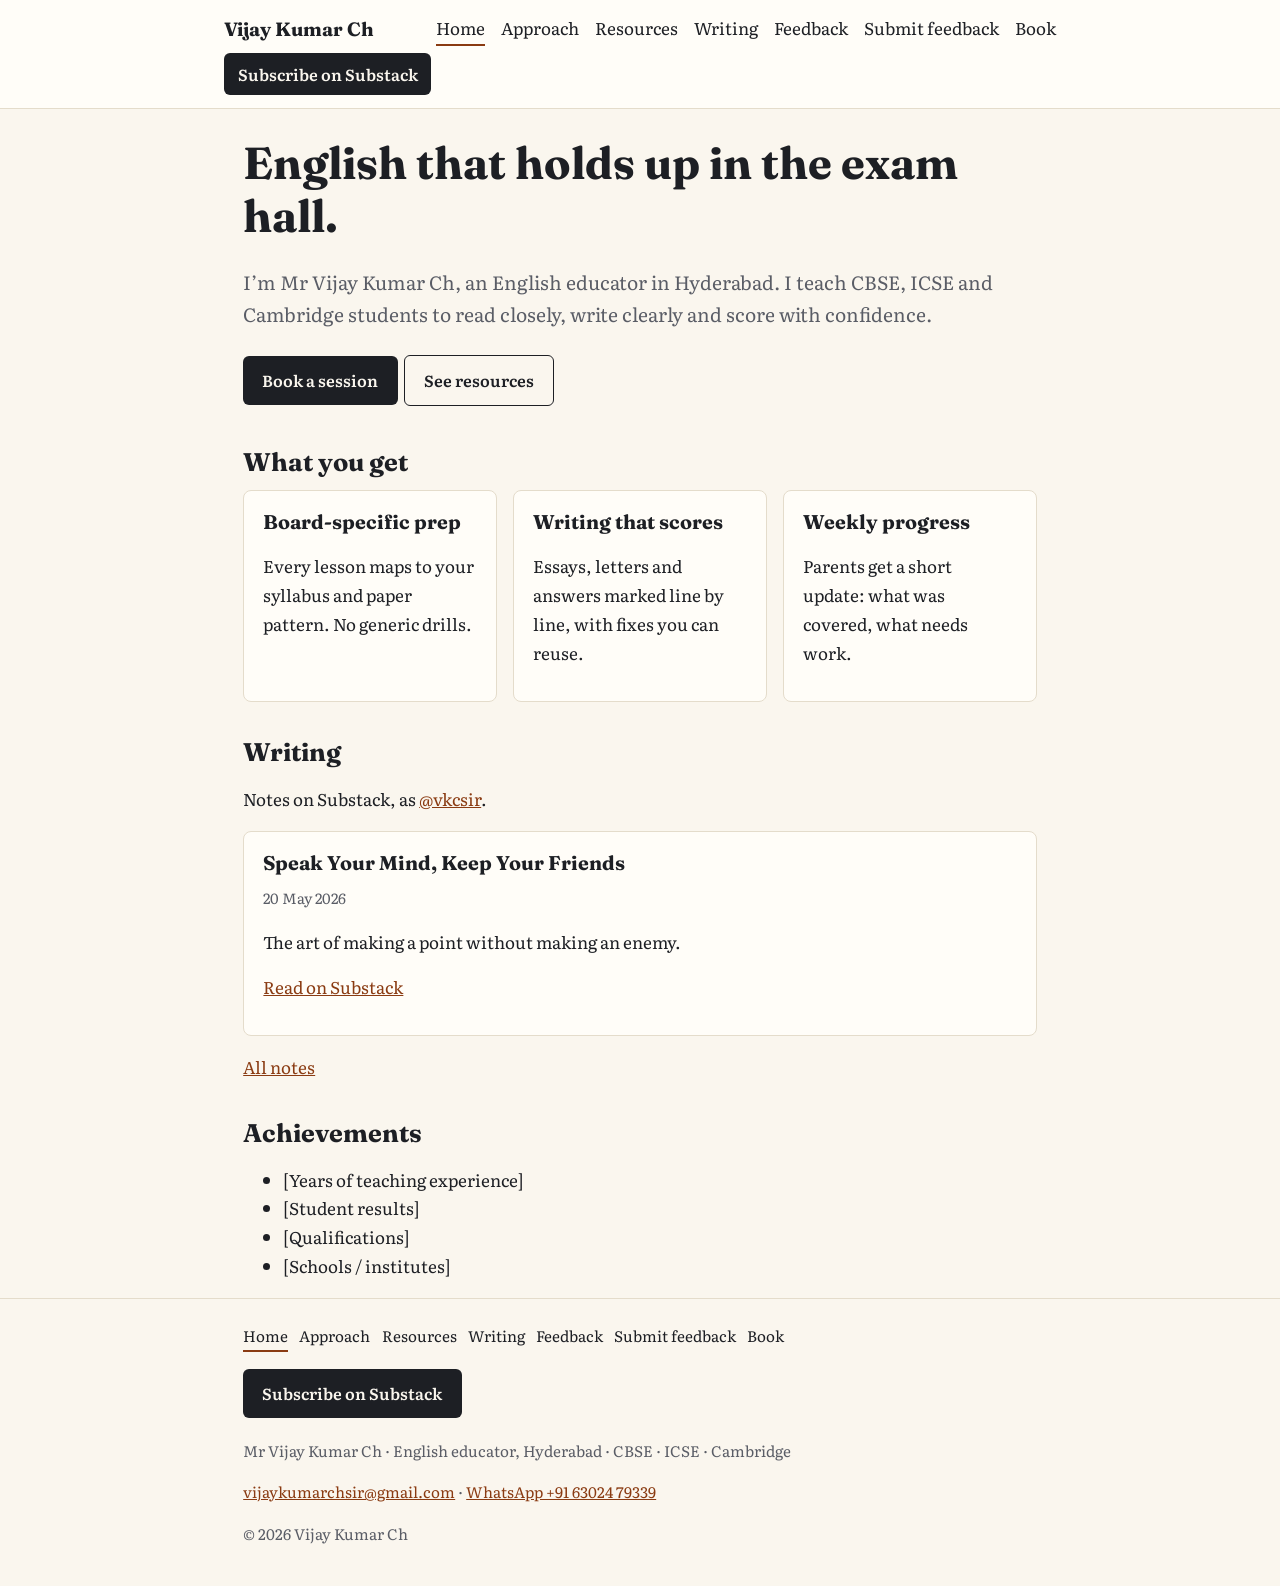
==== index.html @ 92f25194 "Link Writing to the @vkcsir Substack profile. List the latest public post and add a Subscribe on Sub" ====
<!doctype html><html lang="en"><head><meta charset="utf-8"><meta name="viewport" content="width=device-width,initial-scale=1">
<title>Home | Vijay Kumar Ch, English Educator</title><meta name="description" content="English tuition in Hyderabad for CBSE, ICSE and Cambridge students.">
<link rel="stylesheet" href="css/site.css"></head><body>
<a class="skip" href="#main">Skip to content</a><header id="site-header"></header>
<main id="main" class="wrap">
<h1>English that holds up in the exam hall.</h1>
<p class="lead">I’m Mr Vijay Kumar Ch, an English educator in Hyderabad. I teach CBSE, ICSE and Cambridge students to read closely, write clearly and score with confidence.</p>
<p><a class="btn" href="book.html">Book a session</a><a class="btn alt" href="resources.html">See resources</a></p>
<h2>What you get</h2>
<div class="grid">
<div class="card"><h3>Board-specific prep</h3><p>Every lesson maps to your syllabus and paper pattern. No generic drills.</p></div>
<div class="card"><h3>Writing that scores</h3><p>Essays, letters and answers marked line by line, with fixes you can reuse.</p></div>
<div class="card"><h3>Weekly progress</h3><p>Parents get a short update: what was covered, what needs work.</p></div>
</div>
<h2>Writing</h2>
<p>Notes on Substack, as <a href="https://substack.com/@vkcsir" rel="noopener" target="_blank">@vkcsir</a>.</p>
<article class="card">
<h3>Speak Your Mind, Keep Your Friends</h3>
<p class="meta">20 May 2026</p>
<p>The art of making a point without making an enemy.</p>
<p><a href="https://vijaykumarchsir.substack.com/p/speak-your-mind-keep-your-friends" rel="noopener" target="_blank">Read on Substack</a></p>
</article>
<p><a href="writing.html">All notes</a></p>
<h2>Achievements</h2>
<!-- EDIT: replace each placeholder below with a real achievement. Delete any you don’t need. -->
<ul>
<li><!-- ACHIEVEMENT 1: e.g. “X years teaching English to grades 6–12” -->[Years of teaching experience]</li>
<li><!-- ACHIEVEMENT 2: e.g. “Students scoring 90+ in CBSE Class 10 English” -->[Student results]</li>
<li><!-- ACHIEVEMENT 3: e.g. qualifications, certifications (CELTA, B.Ed, M.A. English) -->[Qualifications]</li>
<li><!-- ACHIEVEMENT 4: e.g. schools or institutes taught at -->[Schools / institutes]</li>
</ul>
</main><footer id="site-footer"></footer><script src="js/site.js"></script></body></html>
---- css/site.css ----
@import url('https://fonts.googleapis.com/css2?family=Fraunces:opsz,wght@9..144,500;9..144,700&family=Literata:ital,opsz,wght@0,7..72,400;0,7..72,600;1,7..72,400&display=swap');
:root{--ink:#1d1f24;--muted:#5a5d66;--paper:#faf6ee;--card:#fffdf8;--line:#e4dccb;--accent:#8a3b12;--focus:#1a5fb4}
*{box-sizing:border-box}
body{margin:0;background:var(--paper);color:var(--ink);font:1.0625rem/1.7 Literata,Georgia,serif}
h1,h2,h3{font-family:Fraunces,Georgia,serif;line-height:1.2;margin:1.4em 0 .5em}
h1{font-size:clamp(1.9rem,6vw,2.8rem);margin-top:.6em}
a{color:var(--accent)}a:focus-visible,button:focus-visible,input:focus-visible,select:focus-visible,textarea:focus-visible{outline:3px solid var(--focus);outline-offset:2px}
.skip{position:absolute;left:-999px}.skip:focus{left:1rem;top:1rem;background:#fff;padding:.5rem;z-index:9}
.wrap{max-width:52rem;margin:0 auto;padding:0 1.2rem}
header{border-bottom:1px solid var(--line);background:var(--card)}
.bar{display:flex;flex-wrap:wrap;align-items:center;justify-content:space-between;gap:.5rem;padding:.8rem 0}
.bar .btn{margin:0;padding:.45rem .85rem}
.brand{font-family:Fraunces,serif;font-weight:700;font-size:1.2rem;color:var(--ink);text-decoration:none}
nav ul{list-style:none;margin:0;padding:0;display:flex;flex-wrap:wrap;gap:.2rem 1rem}
nav a{color:var(--ink);text-decoration:none;padding:.2rem 0}nav a[aria-current=page]{border-bottom:2px solid var(--accent)}
main{padding:1rem 0 3rem}.lead{font-size:1.2rem;color:var(--muted)}
.btn{display:inline-block;padding:.7rem 1.2rem;border-radius:6px;background:var(--ink);color:var(--paper);text-decoration:none;font-weight:600;border:0;font-size:1rem;cursor:pointer;margin:.3rem .4rem .3rem 0}
.btn.alt{background:transparent;color:var(--ink);border:1.5px solid var(--ink)}
.grid{display:grid;gap:1rem;grid-template-columns:repeat(auto-fit,minmax(15rem,1fr))}
.card{background:var(--card);border:1px solid var(--line);border-radius:8px;padding:1rem 1.2rem}
.card h3{margin-top:.2em}.placeholder{border-style:dashed}.tag{font-size:.8rem;font-weight:600;color:var(--accent);text-transform:uppercase;letter-spacing:.05em}
blockquote{margin:0;font-style:italic}
form{display:grid;gap:.9rem;max-width:34rem}label{font-weight:600;display:block;margin-bottom:.2rem}
input,select,textarea{width:100%;padding:.6rem;border:1px solid #b9b09c;border-radius:5px;font:inherit;background:#fff;color:var(--ink)}
.hp{position:absolute;left:-9999px}.note{color:var(--muted);font-size:.95rem}
.meta{color:var(--muted);font-size:.92rem;margin:.15rem 0 .55rem}
footer{border-top:1px solid var(--line);padding:1.5rem 0;color:var(--muted);font-size:.95rem}
footer nav ul{gap:.15rem .7rem}
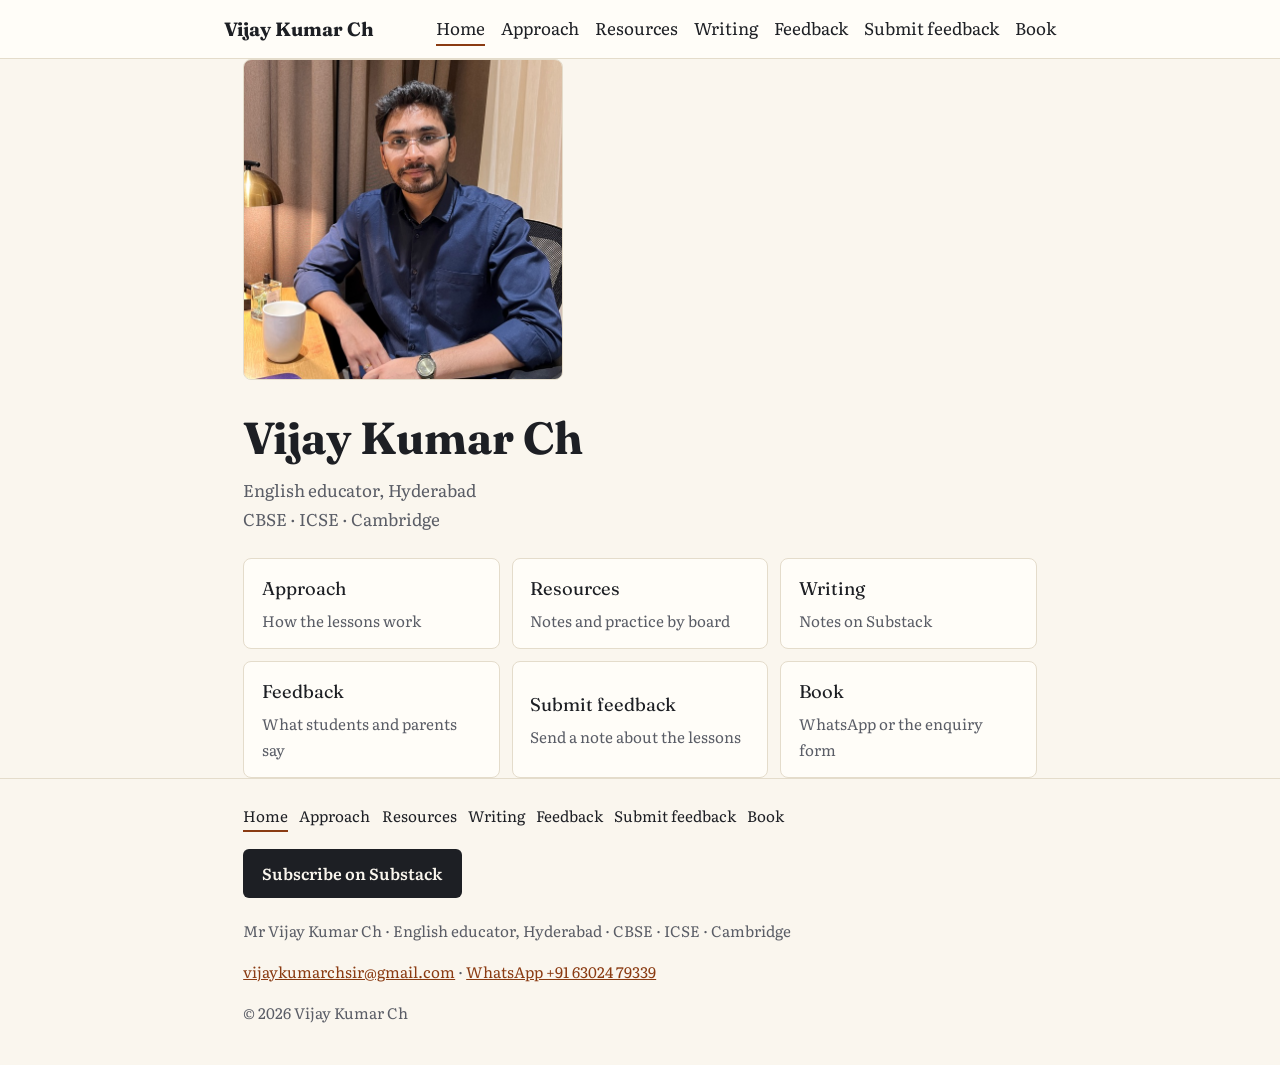
==== commit acb3ece0: "Make the home page a profile with the real portrait. Drop the Subscribe button from the header and k" ====
--- a/index.html
+++ b/index.html
@@ -1,32 +1,20 @@
 <!doctype html><html lang="en"><head><meta charset="utf-8"><meta name="viewport" content="width=device-width,initial-scale=1">
-<title>Home | Vijay Kumar Ch, English Educator</title><meta name="description" content="English tuition in Hyderabad for CBSE, ICSE and Cambridge students.">
+<title>Vijay Kumar Ch | English Educator</title><meta name="description" content="Vijay Kumar Ch, English educator in Hyderabad. CBSE, ICSE and Cambridge.">
 <link rel="stylesheet" href="css/site.css"></head><body>
 <a class="skip" href="#main">Skip to content</a><header id="site-header"></header>
 <main id="main" class="wrap">
-<h1>English that holds up in the exam hall.</h1>
-<p class="lead">I’m Mr Vijay Kumar Ch, an English educator in Hyderabad. I teach CBSE, ICSE and Cambridge students to read closely, write clearly and score with confidence.</p>
-<p><a class="btn" href="book.html">Book a session</a><a class="btn alt" href="resources.html">See resources</a></p>
-<h2>What you get</h2>
-<div class="grid">
-<div class="card"><h3>Board-specific prep</h3><p>Every lesson maps to your syllabus and paper pattern. No generic drills.</p></div>
-<div class="card"><h3>Writing that scores</h3><p>Essays, letters and answers marked line by line, with fixes you can reuse.</p></div>
-<div class="card"><h3>Weekly progress</h3><p>Parents get a short update: what was covered, what needs work.</p></div>
-</div>
-<h2>Writing</h2>
-<p>Notes on Substack, as <a href="https://substack.com/@vkcsir" rel="noopener" target="_blank">@vkcsir</a>.</p>
-<article class="card">
-<h3>Speak Your Mind, Keep Your Friends</h3>
-<p class="meta">20 May 2026</p>
-<p>The art of making a point without making an enemy.</p>
-<p><a href="https://vijaykumarchsir.substack.com/p/speak-your-mind-keep-your-friends" rel="noopener" target="_blank">Read on Substack</a></p>
-</article>
-<p><a href="writing.html">All notes</a></p>
-<h2>Achievements</h2>
-<!-- EDIT: replace each placeholder below with a real achievement. Delete any you don’t need. -->
-<ul>
-<li><!-- ACHIEVEMENT 1: e.g. “X years teaching English to grades 6–12” -->[Years of teaching experience]</li>
-<li><!-- ACHIEVEMENT 2: e.g. “Students scoring 90+ in CBSE Class 10 English” -->[Student results]</li>
-<li><!-- ACHIEVEMENT 3: e.g. qualifications, certifications (CELTA, B.Ed, M.A. English) -->[Qualifications]</li>
-<li><!-- ACHIEVEMENT 4: e.g. schools or institutes taught at -->[Schools / institutes]</li>
-</ul>
+<figure class="profile">
+<img class="portrait" src="images/portrait.jpg" width="640" height="641" alt="Vijay Kumar Ch">
+<h1>Vijay Kumar Ch</h1>
+<!-- QUALIFICATIONS: replace the lines below with exact degrees or certificates. Leave out years and school names until they are confirmed. -->
+<p class="quals">English educator, Hyderabad<br>CBSE · ICSE · Cambridge</p>
+</figure>
+<nav class="page-links" aria-label="Pages">
+<a href="approach.html">Approach<span>How the lessons work</span></a>
+<a href="resources.html">Resources<span>Notes and practice by board</span></a>
+<a href="writing.html">Writing<span>Notes on Substack</span></a>
+<a href="feedback.html">Feedback<span>What students and parents say</span></a>
+<a href="feedback-submit.html">Submit feedback<span>Send a note about the lessons</span></a>
+<a href="book.html">Book<span>WhatsApp or the enquiry form</span></a>
+</nav>
 </main><footer id="site-footer"></footer><script src="js/site.js"></script></body></html>
--- a/css/site.css
+++ b/css/site.css
@@ -9,7 +9,13 @@
 .wrap{max-width:52rem;margin:0 auto;padding:0 1.2rem}
 header{border-bottom:1px solid var(--line);background:var(--card)}
 .bar{display:flex;flex-wrap:wrap;align-items:center;justify-content:space-between;gap:.5rem;padding:.8rem 0}
-.bar .btn{margin:0;padding:.45rem .85rem}
+.profile{margin:0}
+.portrait{width:min(100%,20rem);height:auto;display:block;border-radius:8px;border:1px solid var(--line);background:var(--card)}
+.profile h1{margin-top:.7em;margin-bottom:.25em}
+.quals{color:var(--muted);margin:.2rem 0 0}
+.page-links{display:grid;gap:.75rem;grid-template-columns:repeat(auto-fit,minmax(14rem,1fr));margin-top:1.5rem}
+.page-links a{display:flex;flex-direction:column;justify-content:center;background:var(--card);border:1px solid var(--line);border-radius:8px;padding:.9rem 1.1rem;color:var(--ink);text-decoration:none;font-family:Fraunces,Georgia,serif;font-size:1.15rem}
+.page-links a span{font-family:Literata,Georgia,serif;font-weight:400;font-size:.95rem;color:var(--muted);margin-top:.2rem}
 .brand{font-family:Fraunces,serif;font-weight:700;font-size:1.2rem;color:var(--ink);text-decoration:none}
 nav ul{list-style:none;margin:0;padding:0;display:flex;flex-wrap:wrap;gap:.2rem 1rem}
 nav a{color:var(--ink);text-decoration:none;padding:.2rem 0}nav a[aria-current=page]{border-bottom:2px solid var(--accent)}
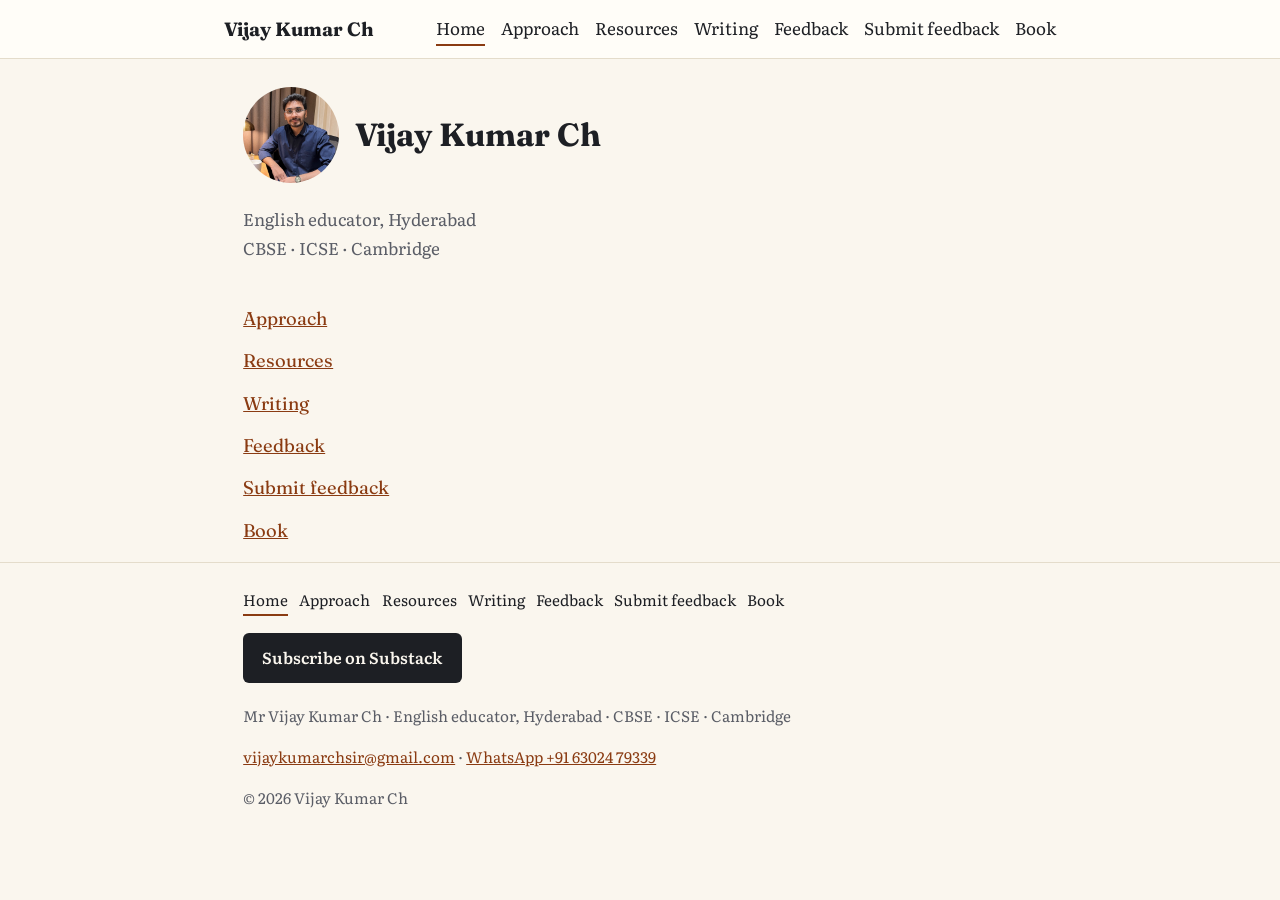
==== commit 19e59333: "Simplify Home to a name row, qualifications, and page links. Keep the portrait small beside the name" ====
--- a/index.html
+++ b/index.html
@@ -3,18 +3,18 @@
 <link rel="stylesheet" href="css/site.css"></head><body>
 <a class="skip" href="#main">Skip to content</a><header id="site-header"></header>
 <main id="main" class="wrap">
-<figure class="profile">
+<div class="who">
 <img class="portrait" src="images/portrait.jpg" width="640" height="641" alt="Vijay Kumar Ch">
 <h1>Vijay Kumar Ch</h1>
+</div>
 <!-- QUALIFICATIONS: replace the lines below with exact degrees or certificates. Leave out years and school names until they are confirmed. -->
 <p class="quals">English educator, Hyderabad<br>CBSE · ICSE · Cambridge</p>
-</figure>
-<nav class="page-links" aria-label="Pages">
-<a href="approach.html">Approach<span>How the lessons work</span></a>
-<a href="resources.html">Resources<span>Notes and practice by board</span></a>
-<a href="writing.html">Writing<span>Notes on Substack</span></a>
-<a href="feedback.html">Feedback<span>What students and parents say</span></a>
-<a href="feedback-submit.html">Submit feedback<span>Send a note about the lessons</span></a>
-<a href="book.html">Book<span>WhatsApp or the enquiry form</span></a>
-</nav>
+<ul class="page-links">
+<li><a href="approach.html">Approach</a></li>
+<li><a href="resources.html">Resources</a></li>
+<li><a href="writing.html">Writing</a></li>
+<li><a href="feedback.html">Feedback</a></li>
+<li><a href="feedback-submit.html">Submit feedback</a></li>
+<li><a href="book.html">Book</a></li>
+</ul>
 </main><footer id="site-footer"></footer><script src="js/site.js"></script></body></html>
--- a/css/site.css
+++ b/css/site.css
@@ -9,13 +9,13 @@
 .wrap{max-width:52rem;margin:0 auto;padding:0 1.2rem}
 header{border-bottom:1px solid var(--line);background:var(--card)}
 .bar{display:flex;flex-wrap:wrap;align-items:center;justify-content:space-between;gap:.5rem;padding:.8rem 0}
-.profile{margin:0}
-.portrait{width:min(100%,20rem);height:auto;display:block;border-radius:8px;border:1px solid var(--line);background:var(--card)}
-.profile h1{margin-top:.7em;margin-bottom:.25em}
-.quals{color:var(--muted);margin:.2rem 0 0}
-.page-links{display:grid;gap:.75rem;grid-template-columns:repeat(auto-fit,minmax(14rem,1fr));margin-top:1.5rem}
-.page-links a{display:flex;flex-direction:column;justify-content:center;background:var(--card);border:1px solid var(--line);border-radius:8px;padding:.9rem 1.1rem;color:var(--ink);text-decoration:none;font-family:Fraunces,Georgia,serif;font-size:1.15rem}
-.page-links a span{font-family:Literata,Georgia,serif;font-weight:400;font-size:.95rem;color:var(--muted);margin-top:.2rem}
+.who{display:flex;align-items:center;gap:1rem;margin-top:1.75rem}
+.portrait{width:6rem;height:6rem;object-fit:cover;object-position:center 16%;border-radius:50%;flex:0 0 auto;display:block}
+.who h1{margin:0;font-size:clamp(1.55rem,4.5vw,2rem)}
+.quals{color:var(--muted);margin:1.35rem 0 0}
+.page-links{list-style:none;margin:2.5rem 0 1rem;padding:0}
+.page-links li{margin:.7rem 0}
+.page-links a{font-family:Fraunces,Georgia,serif;font-size:1.15rem}
 .brand{font-family:Fraunces,serif;font-weight:700;font-size:1.2rem;color:var(--ink);text-decoration:none}
 nav ul{list-style:none;margin:0;padding:0;display:flex;flex-wrap:wrap;gap:.2rem 1rem}
 nav a{color:var(--ink);text-decoration:none;padding:.2rem 0}nav a[aria-current=page]{border-bottom:2px solid var(--accent)}
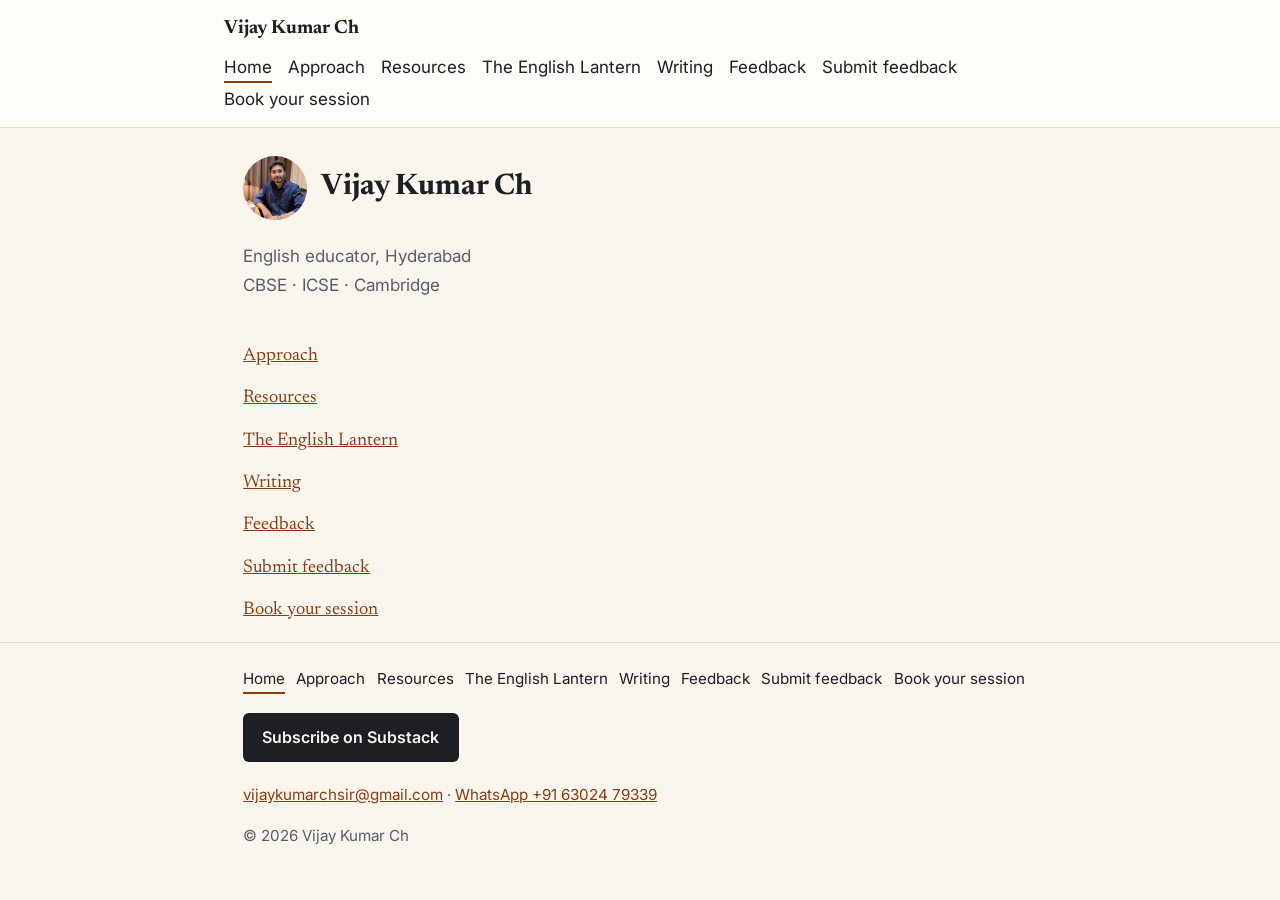
==== commit 9171a979: "Publish The English Lantern store page and typography. Add the IGCSE store with UPI checkout, switch" ====
--- a/index.html
+++ b/index.html
@@ -12,9 +12,10 @@
 <ul class="page-links">
 <li><a href="approach.html">Approach</a></li>
 <li><a href="resources.html">Resources</a></li>
+<li><a href="lantern.html">The English Lantern</a></li>
 <li><a href="writing.html">Writing</a></li>
 <li><a href="feedback.html">Feedback</a></li>
 <li><a href="feedback-submit.html">Submit feedback</a></li>
-<li><a href="book.html">Book</a></li>
+<li><a href="book.html">Book your session</a></li>
 </ul>
 </main><footer id="site-footer"></footer><script src="js/site.js"></script></body></html>
--- a/css/site.css
+++ b/css/site.css
@@ -1,22 +1,22 @@
-@import url('https://fonts.googleapis.com/css2?family=Fraunces:opsz,wght@9..144,500;9..144,700&family=Literata:ital,opsz,wght@0,7..72,400;0,7..72,600;1,7..72,400&display=swap');
+@import url('https://fonts.googleapis.com/css2?family=Newsreader:ital,opsz,wght@0,6..72,400;0,6..72,500;0,6..72,600;0,6..72,700;1,6..72,400&family=Inter:ital,opsz,wght@0,14..32,400;0,14..32,600;1,14..32,400&display=swap');
 :root{--ink:#1d1f24;--muted:#5a5d66;--paper:#faf6ee;--card:#fffdf8;--line:#e4dccb;--accent:#8a3b12;--focus:#1a5fb4}
 *{box-sizing:border-box}
-body{margin:0;background:var(--paper);color:var(--ink);font:1.0625rem/1.7 Literata,Georgia,serif}
-h1,h2,h3{font-family:Fraunces,Georgia,serif;line-height:1.2;margin:1.4em 0 .5em}
+body{margin:0;background:var(--paper);color:var(--ink);font:1.0625rem/1.7 Inter,system-ui,sans-serif}
+h1,h2,h3{font-family:Newsreader,Georgia,serif;font-optical-sizing:auto;line-height:1.2;margin:1.4em 0 .5em}
 h1{font-size:clamp(1.9rem,6vw,2.8rem);margin-top:.6em}
 a{color:var(--accent)}a:focus-visible,button:focus-visible,input:focus-visible,select:focus-visible,textarea:focus-visible{outline:3px solid var(--focus);outline-offset:2px}
 .skip{position:absolute;left:-999px}.skip:focus{left:1rem;top:1rem;background:#fff;padding:.5rem;z-index:9}
 .wrap{max-width:52rem;margin:0 auto;padding:0 1.2rem}
 header{border-bottom:1px solid var(--line);background:var(--card)}
 .bar{display:flex;flex-wrap:wrap;align-items:center;justify-content:space-between;gap:.5rem;padding:.8rem 0}
-.who{display:flex;align-items:center;gap:1rem;margin-top:1.75rem}
-.portrait{width:6rem;height:6rem;object-fit:cover;object-position:center 16%;border-radius:50%;flex:0 0 auto;display:block}
-.who h1{margin:0;font-size:clamp(1.55rem,4.5vw,2rem)}
+.who{display:flex;flex-wrap:nowrap;align-items:center;gap:.85rem;margin-top:1.75rem}
+.portrait{width:4rem;height:4rem;object-fit:cover;object-position:center 16%;border-radius:50%;flex:0 0 auto;display:block}
+.who h1{margin:0;min-width:0;font-size:clamp(1.35rem,4vw,1.85rem)}
 .quals{color:var(--muted);margin:1.35rem 0 0}
 .page-links{list-style:none;margin:2.5rem 0 1rem;padding:0}
 .page-links li{margin:.7rem 0}
-.page-links a{font-family:Fraunces,Georgia,serif;font-size:1.15rem}
-.brand{font-family:Fraunces,serif;font-weight:700;font-size:1.2rem;color:var(--ink);text-decoration:none}
+.page-links a{font-family:Newsreader,Georgia,serif;font-size:1.15rem}
+.brand{font-family:Newsreader,Georgia,serif;font-weight:700;font-size:1.2rem;color:var(--ink);text-decoration:none}
 nav ul{list-style:none;margin:0;padding:0;display:flex;flex-wrap:wrap;gap:.2rem 1rem}
 nav a{color:var(--ink);text-decoration:none;padding:.2rem 0}nav a[aria-current=page]{border-bottom:2px solid var(--accent)}
 main{padding:1rem 0 3rem}.lead{font-size:1.2rem;color:var(--muted)}
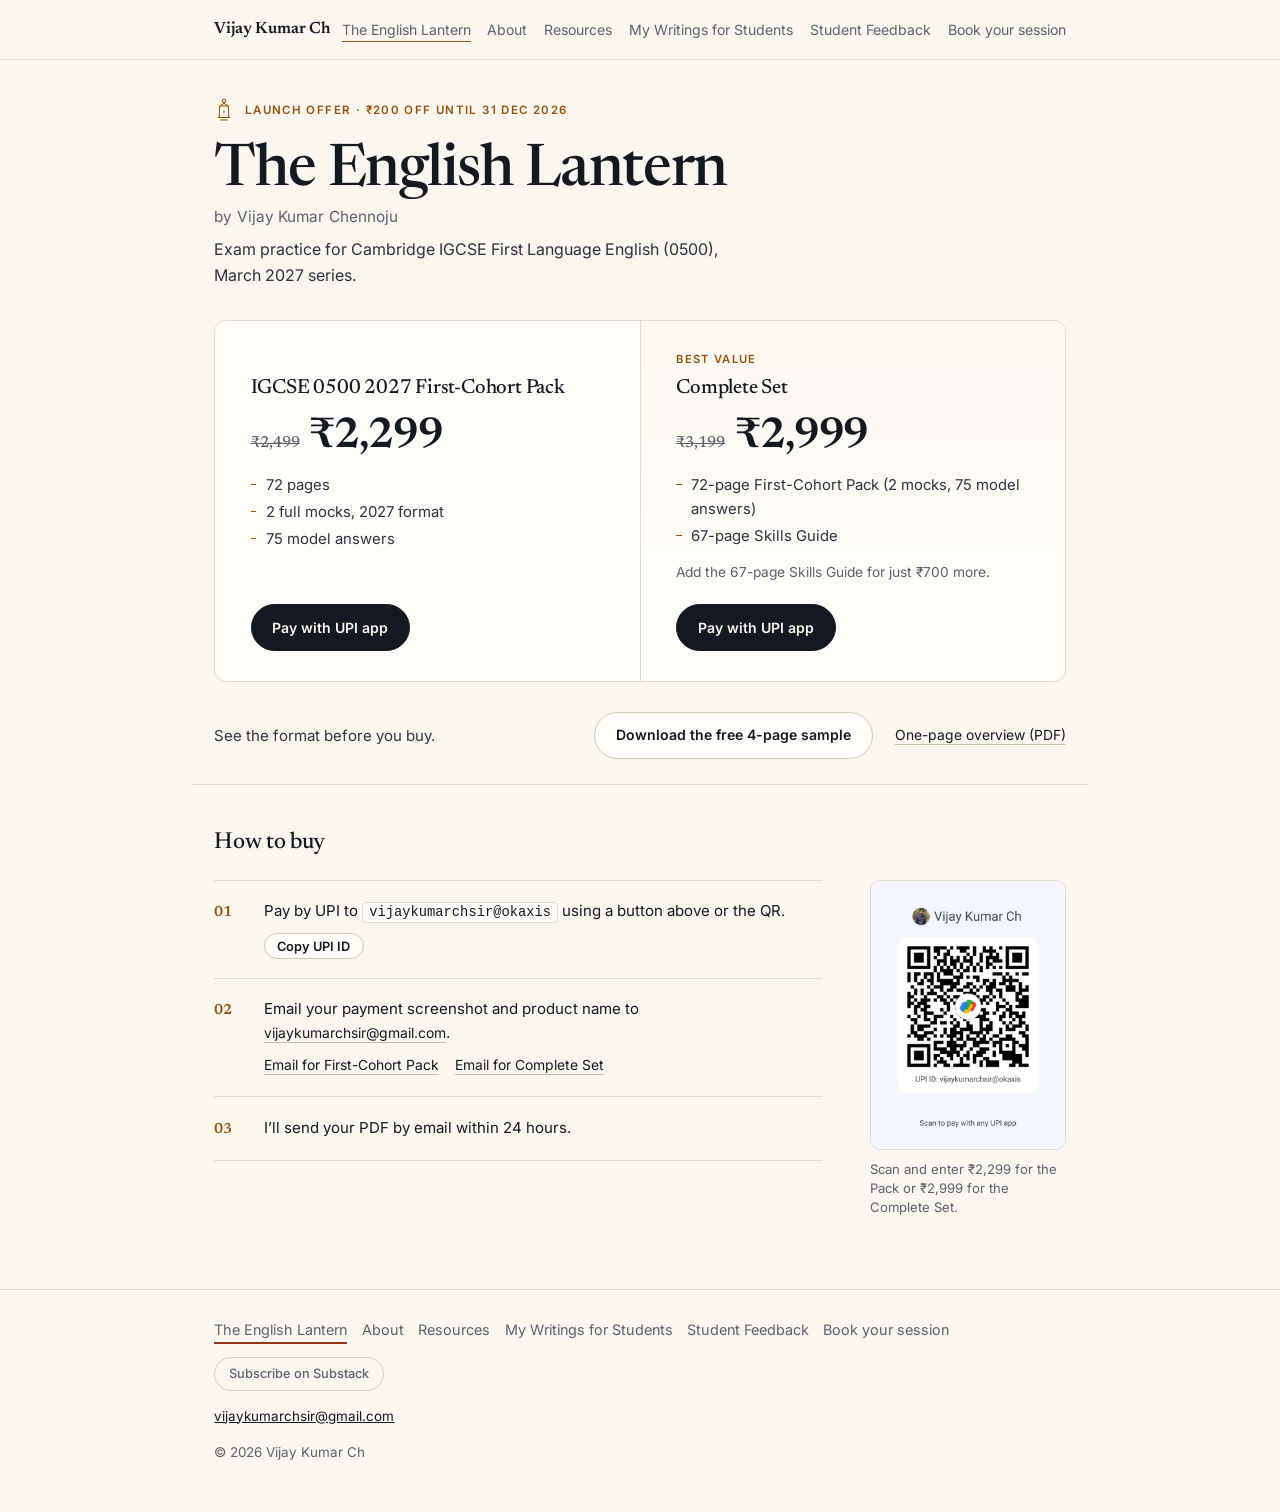
==== commit 48caee02: "Restructure the site around The English Lantern as home. Unlink Approach, move the profile to About," ====
--- a/index.html
+++ b/index.html
@@ -1,21 +1,143 @@
-<!doctype html><html lang="en"><head><meta charset="utf-8"><meta name="viewport" content="width=device-width,initial-scale=1">
-<title>Vijay Kumar Ch | English Educator</title><meta name="description" content="Vijay Kumar Ch, English educator in Hyderabad. CBSE, ICSE and Cambridge.">
-<link rel="stylesheet" href="css/site.css"></head><body>
-<a class="skip" href="#main">Skip to content</a><header id="site-header"></header>
-<main id="main" class="wrap">
-<div class="who">
-<img class="portrait" src="images/portrait.jpg" width="640" height="641" alt="Vijay Kumar Ch">
-<h1>Vijay Kumar Ch</h1>
-</div>
-<!-- QUALIFICATIONS: replace the lines below with exact degrees or certificates. Leave out years and school names until they are confirmed. -->
-<p class="quals">English educator, Hyderabad<br>CBSE · ICSE · Cambridge</p>
-<ul class="page-links">
-<li><a href="approach.html">Approach</a></li>
-<li><a href="resources.html">Resources</a></li>
-<li><a href="lantern.html">The English Lantern</a></li>
-<li><a href="writing.html">Writing</a></li>
-<li><a href="feedback.html">Feedback</a></li>
-<li><a href="feedback-submit.html">Submit feedback</a></li>
-<li><a href="book.html">Book your session</a></li>
-</ul>
-</main><footer id="site-footer"></footer><script src="js/site.js"></script></body></html>
+<!doctype html>
+<html lang="en">
+<head>
+<meta charset="utf-8">
+<meta name="viewport" content="width=device-width,initial-scale=1">
+<title>The English Lantern · by Vijay Kumar Chennoju</title>
+<meta name="description" content="Exam practice for Cambridge IGCSE First Language English (0500), March 2027 series.">
+<link rel="stylesheet" href="css/site.css">
+<link rel="stylesheet" href="https://fonts.googleapis.com/css2?family=Newsreader:ital,opsz,wght@0,6..72,400;0,6..72,500;0,6..72,600;0,6..72,700;1,6..72,400&amp;family=Inter:ital,opsz,wght@0,14..32,400;0,14..32,600;1,14..32,400&amp;display=swap">
+<link rel="stylesheet" href="css/lantern.css">
+</head>
+<body class="lantern-page">
+<a class="skip" href="#main">Skip to content</a>
+<header id="site-header"></header>
+<main id="main">
+
+<section class="hero wrap">
+  <div class="hero-top">
+    <svg class="lantern-mark" viewBox="0 0 24 32" fill="none" xmlns="http://www.w3.org/2000/svg" aria-hidden="true" focusable="false">
+      <circle cx="12" cy="3.5" r="2" stroke="currentColor" stroke-width="1.25"/>
+      <path d="M7 9.5 12 6.5l5 3" stroke="currentColor" stroke-width="1.25" stroke-linejoin="round"/>
+      <rect x="6.5" y="9.5" width="11" height="14" rx="1.5" stroke="currentColor" stroke-width="1.25"/>
+      <path d="M12 19.5c0-2-1.8-3 0-5.2 1.8 2.2 0 3.2 0 5.2Z" fill="currentColor"/>
+      <path d="M5 23.5h14M8 26.5h8" stroke="currentColor" stroke-width="1.25" stroke-linecap="round"/>
+    </svg>
+    <p class="offer-kicker">Launch offer · ₹200 off until 31 Dec 2026</p>
+  </div>
+  <h1>The English Lantern<span class="byline">by Vijay Kumar Chennoju</span></h1>
+  <p class="lead">Exam practice for Cambridge IGCSE First Language English (0500), March 2027 series.</p>
+</section>
+
+<section class="offer-band wrap">
+  <div class="packs">
+    <article class="pack">
+      <p class="pack-tag" aria-hidden="true">&nbsp;</p>
+      <h2>IGCSE 0500 2027 First-Cohort Pack</h2>
+      <p class="price"><del>₹2,499</del> <span class="now">₹2,299</span></p>
+      <ul class="pack-list">
+        <li>72 pages</li>
+        <li>2 full mocks, 2027 format</li>
+        <li>75 model answers</li>
+      </ul>
+      <p class="pack-action"><a class="btn" href="upi://pay?pa=vijaykumarchsir@okaxis&amp;pn=Vijay%20Kumar%20Chennoju&amp;cu=INR&amp;am=2299">Pay with UPI app</a></p>
+    </article>
+
+    <article class="pack">
+      <p class="pack-tag">Best value</p>
+      <h2>Complete Set</h2>
+      <p class="price"><del>₹3,199</del> <span class="now">₹2,999</span></p>
+      <ul class="pack-list">
+        <li>72-page First-Cohort Pack (2 mocks, 75 model answers)</li>
+        <li>67-page Skills Guide</li>
+      </ul>
+      <p class="sub-note">Add the 67-page Skills Guide for just ₹700 more.</p>
+      <p class="pack-action"><a class="btn" href="upi://pay?pa=vijaykumarchsir@okaxis&amp;pn=Vijay%20Kumar%20Chennoju&amp;cu=INR&amp;am=2999">Pay with UPI app</a></p>
+    </article>
+  </div>
+</section>
+
+<section class="sample-band wrap">
+  <p class="sample-note">See the format before you buy.</p>
+  <div class="sample-actions">
+    <a class="btn ghost" href="files/lantern-sample.pdf">Download the free 4-page sample</a>
+    <a class="text-link" href="files/lantern-sales-sheet.pdf">One-page overview (PDF)</a>
+  </div>
+</section>
+
+<section class="buy-band wrap">
+  <h2>How to buy</h2>
+  <div class="buy-grid">
+    <ol class="steps">
+      <li>
+        <span class="num">01</span>
+        <div class="step-body">
+          <p>Pay by UPI to <span class="upi-id">vijaykumarchsir@okaxis</span> using a button above or the QR.</p>
+          <div class="step-actions">
+            <button type="button" class="btn ghost slim" data-copy="vijaykumarchsir@okaxis">Copy UPI ID</button>
+          </div>
+        </div>
+      </li>
+      <li>
+        <span class="num">02</span>
+        <div class="step-body">
+          <p>Email your payment screenshot and product name to <a class="text-link" href="mailto:vijaykumarchsir@gmail.com">vijaykumarchsir@gmail.com</a>.</p>
+          <div class="step-actions">
+            <a class="text-link" href="mailto:vijaykumarchsir@gmail.com?subject=Payment%20for%20IGCSE%200500%202027%20First-Cohort%20Pack&amp;body=Hello%2C%0A%0AI%20have%20paid%20for%20the%20IGCSE%200500%202027%20First-Cohort%20Pack.%20My%20payment%20screenshot%20is%20attached.%0A%0AThank%20you.">Email for First-Cohort Pack</a>
+            <a class="text-link" href="mailto:vijaykumarchsir@gmail.com?subject=Payment%20for%20The%20English%20Lantern%20Complete%20Set&amp;body=Hello%2C%0A%0AI%20have%20paid%20for%20the%20Complete%20Set.%20My%20payment%20screenshot%20is%20attached.%0A%0AThank%20you.">Email for Complete Set</a>
+          </div>
+        </div>
+      </li>
+      <li>
+        <span class="num">03</span>
+        <div class="step-body">
+          <p>I’ll send your PDF by email within 24 hours.</p>
+        </div>
+      </li>
+    </ol>
+
+    <aside class="qr-aside">
+      <figure class="qr-frame">
+        <img src="images/upi-qr.jpg" width="600" height="834" alt="Google Pay QR code for Vijay Kumar Ch, UPI ID vijaykumarchsir@okaxis">
+      </figure>
+      <p class="qr-cap">Scan and enter ₹2,299 for the Pack or ₹2,999 for the Complete Set.</p>
+    </aside>
+  </div>
+</section>
+
+</main>
+<footer id="site-footer"></footer>
+<script src="js/site.js"></script>
+<script>
+(function(){
+var f=document.getElementById('site-footer');
+if(f){
+f.querySelectorAll('a[href*="wa.me"],a[href*="whatsapp"],a[href*="WhatsApp"]').forEach(function(a){
+var p=a.parentNode;
+if(a.previousSibling&&a.previousSibling.nodeType===3){
+a.previousSibling.textContent=a.previousSibling.textContent.replace(/\s*·\s*$/,'');
+}
+a.remove();
+if(p)p.normalize();
+});
+}
+document.querySelectorAll('[data-copy]').forEach(function(btn){
+btn.addEventListener('click',function(){
+var t=btn.getAttribute('data-copy');
+function done(){var o=btn.getAttribute('data-label')||'Copy UPI ID';btn.textContent='Copied';setTimeout(function(){btn.textContent=o;},1600);}
+if(navigator.clipboard&&navigator.clipboard.writeText){
+navigator.clipboard.writeText(t).then(done).catch(function(){fallback(t,done);});
+}else fallback(t,done);
+});
+});
+function fallback(t,done){
+var i=document.createElement('input');
+i.value=t;i.setAttribute('readonly','');i.style.position='fixed';i.style.left='-9999px';
+document.body.appendChild(i);i.select();
+try{if(document.execCommand('copy'))done();}catch(e){}
+i.remove();
+}
+})();
+</script>
+</body>
+</html>
--- a/css/site.css
+++ b/css/site.css
@@ -16,9 +16,9 @@
 .page-links{list-style:none;margin:2.5rem 0 1rem;padding:0}
 .page-links li{margin:.7rem 0}
 .page-links a{font-family:Newsreader,Georgia,serif;font-size:1.15rem}
-.brand{font-family:Newsreader,Georgia,serif;font-weight:700;font-size:1.2rem;color:var(--ink);text-decoration:none}
-nav ul{list-style:none;margin:0;padding:0;display:flex;flex-wrap:wrap;gap:.2rem 1rem}
-nav a{color:var(--ink);text-decoration:none;padding:.2rem 0}nav a[aria-current=page]{border-bottom:2px solid var(--accent)}
+.brand{font-family:Newsreader,Georgia,serif;font-weight:600;font-size:1.05rem;color:var(--ink);text-decoration:none}
+nav ul{list-style:none;margin:0;padding:0;display:flex;flex-wrap:wrap;gap:.25rem 1.05rem}
+nav a{color:var(--ink);text-decoration:none;padding:.2rem 0;font-size:.9rem}nav a[aria-current=page]{border-bottom:2px solid var(--accent)}
 main{padding:1rem 0 3rem}.lead{font-size:1.2rem;color:var(--muted)}
 .btn{display:inline-block;padding:.7rem 1.2rem;border-radius:6px;background:var(--ink);color:var(--paper);text-decoration:none;font-weight:600;border:0;font-size:1rem;cursor:pointer;margin:.3rem .4rem .3rem 0}
 .btn.alt{background:transparent;color:var(--ink);border:1.5px solid var(--ink)}
@@ -32,3 +32,23 @@
 .meta{color:var(--muted);font-size:.92rem;margin:.15rem 0 .55rem}
 footer{border-top:1px solid var(--line);padding:1.5rem 0;color:var(--muted);font-size:.95rem}
 footer nav ul{gap:.15rem .7rem}
+
+/* Feedback form: expand panel and writing checker */
+.feedback-cta{margin:2.2rem 0 0;padding-top:1.4rem;border-top:1px solid var(--line)}
+.feedback-cta .btn{margin-left:0}
+#submit{scroll-margin-top:1rem}
+.feedback-panel{display:grid;grid-template-rows:0fr;transition:grid-template-rows .4s ease}
+.feedback-panel.is-open{grid-template-rows:1fr}
+.feedback-panel>.feedback-panel-inner{overflow:hidden}
+.feedback-panel .lead{margin-top:1.2rem}
+.lt-box{margin:0;padding:0}
+.lt-status{margin:0 0 .6rem;color:var(--muted);font-size:.95rem}
+.lt-toolbar{display:flex;flex-wrap:wrap;align-items:center;gap:.4rem 1rem;margin:0 0 .6rem}
+.lt-list{list-style:none;margin:0;padding:0;border-top:1px solid var(--line)}
+.lt-item{display:flex;flex-wrap:wrap;align-items:baseline;justify-content:space-between;gap:.5rem 1rem;padding:.7rem 0;border-bottom:1px solid var(--line)}
+.lt-suggest{margin:0;flex:1 1 14rem}
+.lt-from{color:var(--muted);text-decoration:line-through;text-decoration-thickness:1px}
+.lt-to{font-weight:600}
+.lt-why{margin:.15rem 0 0;font-size:.88rem;color:var(--muted)}
+.form-actions{display:flex;flex-wrap:wrap;gap:.4rem;margin-top:.2rem}
+.form-actions .btn{margin:0}
--- a/css/lantern.css
+++ b/css/lantern.css
@@ -0,0 +1,403 @@
+/* Page-scoped styles for the store (index.html, and lantern.html if served as a copy). Shared site.css stays unchanged. */
+
+body.lantern-page{
+  --ink:#141820;
+  --ink-soft:#2d323c;
+  --muted:#5c616b;
+  --paper:#faf7f1;
+  --surface:#fffdf9;
+  --line:#e3dccd;
+  --amber:#96530d;
+  --amber-soft:rgba(150,83,13,.035);
+  --focus:#1a5fb4;
+  background:var(--paper);
+  color:var(--ink);
+  font-family:Inter,system-ui,sans-serif;
+  -webkit-font-smoothing:antialiased;
+}
+
+.lantern-page a{color:var(--ink)}
+.lantern-page a:focus-visible,
+.lantern-page button:focus-visible{
+  outline:2px solid var(--focus);
+  outline-offset:3px;
+}
+
+.lantern-page .wrap{
+  max-width:56rem;
+  margin-inline:auto;
+  padding-inline:1.4rem;
+}
+
+/* Header */
+.lantern-page header{
+  background:var(--paper);
+  border-bottom:1px solid var(--line);
+}
+.lantern-page .bar{padding-block:0.95rem}
+.lantern-page .brand{
+  font-family:Newsreader,Georgia,serif;
+  font-weight:600;
+  font-size:1.02rem;
+  letter-spacing:-0.01em;
+}
+.lantern-page header nav a{
+  font-size:0.88rem;
+  color:var(--muted);
+  transition:color .15s ease;
+}
+.lantern-page header nav a:hover{color:var(--ink)}
+.lantern-page header nav a[aria-current=page]{border-bottom:1.5px solid var(--amber)}
+
+.lantern-page main{padding-block:0 4.5rem}
+
+/* Hero */
+.hero{
+  padding-block:2.8rem 2rem;
+}
+.hero-top{
+  display:flex;
+  align-items:center;
+  gap:0.65rem;
+  margin:0 0 1rem;
+}
+.lantern-mark{
+  width:1.25rem;
+  height:auto;
+  display:block;
+  color:var(--amber);
+  flex:0 0 auto;
+}
+.offer-kicker{
+  margin:0;
+  font-family:Inter,system-ui,sans-serif;
+  font-size:0.68rem;
+  font-weight:600;
+  letter-spacing:0.09em;
+  text-transform:uppercase;
+  color:var(--amber);
+}
+.hero h1{
+  margin:0 0 0.75rem;
+  font-family:Newsreader,Georgia,serif;
+  font-weight:500;
+  font-optical-sizing:auto;
+  font-size:clamp(2.25rem, 6vw, 3.65rem);
+  line-height:1.04;
+  letter-spacing:-0.025em;
+  color:var(--ink);
+}
+.hero .byline{
+  display:block;
+  margin-top:0.5rem;
+  font-family:Inter,system-ui,sans-serif;
+  font-style:normal;
+  font-weight:400;
+  font-size:0.96rem;
+  letter-spacing:0.005em;
+  color:var(--muted);
+}
+.hero .lead{
+  margin:0;
+  max-width:34rem;
+  font-size:1rem;
+  line-height:1.6;
+  color:var(--ink-soft);
+}
+
+/* Product Diptych */
+.offer-band{
+  padding-block:0.2rem 1.7rem;
+}
+.packs{
+  display:grid;
+  grid-template-columns:1fr;
+  background:var(--surface);
+  border:1px solid var(--line);
+  border-radius:12px;
+  overflow:hidden;
+}
+.pack{
+  padding:1.9rem 1.5rem;
+  display:flex;
+  flex-direction:column;
+  align-items:flex-start;
+}
+.pack + .pack{
+  border-top:1px solid var(--line);
+  background:linear-gradient(180deg, var(--amber-soft), transparent 70%);
+}
+.pack-tag{
+  margin:0 0 0.45rem;
+  min-height:1rem;
+  font-size:0.7rem;
+  font-weight:600;
+  letter-spacing:0.12em;
+  text-transform:uppercase;
+  color:var(--amber);
+}
+.pack h2{
+  margin:0 0 0.85rem;
+  font-family:Newsreader,Georgia,serif;
+  font-weight:500;
+  font-optical-sizing:auto;
+  font-size:1.28rem;
+  line-height:1.25;
+  letter-spacing:-0.01em;
+}
+.price{
+  margin:0 0 1rem;
+  display:flex;
+  align-items:baseline;
+  gap:0.6rem;
+  font-family:Newsreader,Georgia,serif;
+  font-variant-numeric:tabular-nums;
+  line-height:1;
+}
+.price del{
+  font-size:1rem;
+  font-weight:500;
+  color:var(--muted);
+  text-decoration-thickness:1px;
+}
+.price .now{
+  font-size:clamp(2.1rem, 3.8vw, 2.65rem);
+  font-weight:600;
+  font-optical-sizing:auto;
+  letter-spacing:-0.025em;
+  color:var(--ink);
+}
+.pack-list{
+  list-style:none;
+  margin:0 0 0.5rem;
+  padding:0;
+  font-size:0.93rem;
+  line-height:1.6;
+  color:var(--ink-soft);
+}
+.pack-list li{
+  position:relative;
+  padding-left:0.95rem;
+  margin:0 0 0.2rem;
+}
+.pack-list li::before{
+  content:"";
+  position:absolute;
+  left:0;
+  top:0.68em;
+  width:0.35rem;
+  height:1px;
+  background:var(--amber);
+}
+.sub-note{
+  margin:0.15rem 0 0;
+  font-size:0.86rem;
+  line-height:1.5;
+  color:var(--muted);
+}
+.pack-action{
+  margin:auto 0 0;
+  padding-top:1.35rem;
+}
+
+/* Buttons & Links */
+.lantern-page .btn{
+  display:inline-block;
+  margin:0;
+  padding:0.65rem 1.3rem;
+  border-radius:999px;
+  background:var(--ink);
+  color:#faf7f1;
+  border:1px solid var(--ink);
+  font-family:Inter,system-ui,sans-serif;
+  font-size:0.88rem;
+  font-weight:600;
+  text-decoration:none;
+  cursor:pointer;
+  transition:background .15s ease, color .15s ease, border-color .15s ease;
+}
+.lantern-page .btn:hover{
+  background:#283040;
+  border-color:#283040;
+  color:#faf7f1;
+}
+.lantern-page .btn.ghost{
+  background:var(--surface);
+  color:var(--ink);
+  border:1px solid #cfc7b6;
+}
+.lantern-page .btn.ghost:hover{
+  background:var(--ink);
+  color:#faf7f1;
+  border-color:var(--ink);
+}
+.lantern-page .btn.slim{
+  padding:0.3rem 0.78rem;
+  font-size:0.8rem;
+}
+
+/* Sample bar */
+.sample-band{
+  padding-block:0.35rem 1.65rem;
+  border-bottom:1px solid var(--line);
+  display:flex;
+  flex-wrap:wrap;
+  align-items:center;
+  justify-content:space-between;
+  gap:1rem 1.5rem;
+}
+.sample-note{
+  margin:0;
+  font-size:0.94rem;
+  color:var(--ink-soft);
+}
+.sample-actions{
+  display:flex;
+  flex-wrap:wrap;
+  align-items:center;
+  gap:0.75rem 1.35rem;
+}
+.text-link{
+  font-size:0.87rem;
+  color:var(--ink-soft);
+  text-decoration:underline;
+  text-decoration-color:#c8bca6;
+  text-underline-offset:4px;
+  transition:color .15s ease, text-decoration-color .15s ease;
+}
+.text-link:hover{
+  color:var(--ink);
+  text-decoration-color:var(--amber);
+}
+
+/* How to buy */
+.buy-band{
+  padding-block:2.8rem 0;
+}
+.buy-band h2{
+  margin:0 0 1.4rem;
+  font-family:Newsreader,Georgia,serif;
+  font-weight:500;
+  font-optical-sizing:auto;
+  font-size:1.45rem;
+  letter-spacing:-0.015em;
+}
+.buy-grid{
+  display:grid;
+  grid-template-columns:1fr;
+  gap:2.2rem;
+  align-items:start;
+}
+.steps{
+  list-style:none;
+  margin:0;
+  padding:0;
+  border-top:1px solid var(--line);
+}
+.steps li{
+  display:grid;
+  grid-template-columns:2.2rem 1fr;
+  gap:0.9rem;
+  padding-block:1.15rem;
+  border-bottom:1px solid var(--line);
+  align-items:baseline;
+}
+.steps .num{
+  font-family:Newsreader,Georgia,serif;
+  font-size:0.92rem;
+  font-weight:600;
+  font-variant-numeric:tabular-nums;
+  color:var(--amber);
+}
+.step-body p{
+  margin:0;
+  font-size:0.94rem;
+  line-height:1.6;
+}
+.upi-id{
+  font-family:ui-monospace,SFMono-Regular,Menlo,Consolas,monospace;
+  font-size:0.86rem;
+  padding:0.1rem 0.4rem;
+  background:var(--surface);
+  border:1px solid var(--line);
+  border-radius:4px;
+}
+.step-actions{
+  display:flex;
+  flex-wrap:wrap;
+  align-items:center;
+  gap:0.5rem 1rem;
+  margin-top:0.55rem;
+}
+
+.qr-aside{
+  display:flex;
+  flex-direction:column;
+  align-items:flex-start;
+}
+.qr-frame{
+  margin:0;
+  width:9.5rem;
+  border:1px solid var(--line);
+  border-radius:10px;
+  overflow:hidden;
+  background:var(--surface);
+}
+.qr-frame img{
+  display:block;
+  width:100%;
+  height:auto;
+}
+.qr-cap{
+  margin:0.6rem 0 0;
+  font-size:0.82rem;
+  line-height:1.45;
+  color:var(--muted);
+  max-width:13rem;
+}
+
+/* Footer */
+.lantern-page footer{
+  background:var(--paper);
+  border-top:1px solid var(--line);
+  padding-block:1.8rem 2.2rem;
+  font-size:0.84rem;
+  color:var(--muted);
+}
+.lantern-page footer nav ul{gap:.2rem .9rem}
+.lantern-page footer nav a{color:var(--muted);text-decoration:none}
+.lantern-page footer nav a:hover{color:var(--ink)}
+.lantern-page footer .btn{
+  background:transparent;
+  color:var(--muted);
+  border:1px solid #d5ccbc;
+  padding:0.34rem 0.85rem;
+  font-size:0.8rem;
+  font-weight:500;
+}
+.lantern-page footer .btn:hover{
+  background:var(--ink);
+  color:#faf7f1;
+  border-color:var(--ink);
+}
+
+@media (min-width:740px){
+  .offer-kicker{font-size:0.72rem;letter-spacing:0.12em}
+  .hero{padding-block:2.35rem 1.75rem}
+  .packs{grid-template-columns:1fr 1fr}
+  .pack{padding:1.85rem 2.2rem}
+  .pack + .pack{
+    border-top:0;
+    border-left:1px solid var(--line);
+  }
+  .sample-band{padding-block:0.2rem 1.55rem}
+  .buy-grid{
+    grid-template-columns:1fr 12.2rem;
+    gap:3rem;
+  }
+  .qr-frame{width:12.2rem}
+}
+
+@media (prefers-reduced-motion:reduce){
+  .lantern-page .btn,.lantern-page header nav a,.text-link{transition:none}
+}
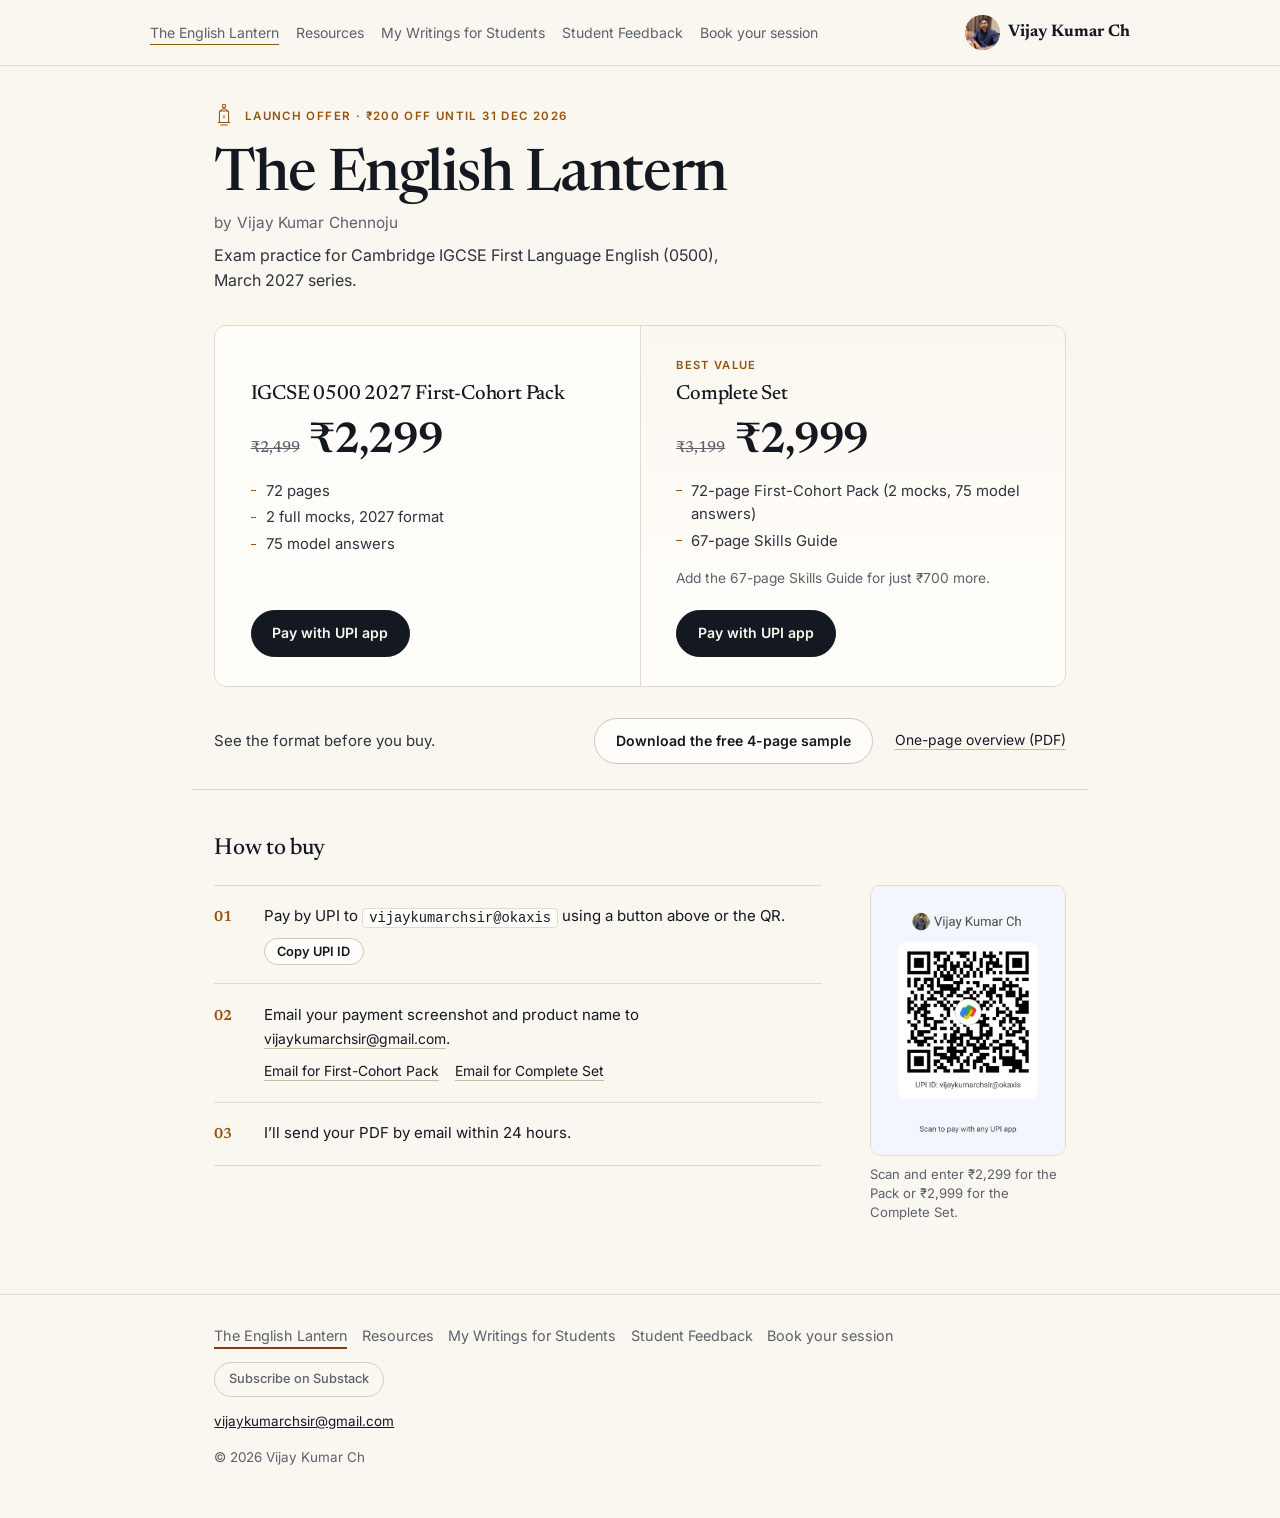
==== commit acaeb37e: "Version CSS/JS links so browsers fetch fresh copies" ====
--- a/index.html
+++ b/index.html
@@ -5,9 +5,9 @@
 <meta name="viewport" content="width=device-width,initial-scale=1">
 <title>The English Lantern · by Vijay Kumar Chennoju</title>
 <meta name="description" content="Exam practice for Cambridge IGCSE First Language English (0500), March 2027 series.">
-<link rel="stylesheet" href="css/site.css">
+<link rel="stylesheet" href="css/site.css?v=2">
 <link rel="stylesheet" href="https://fonts.googleapis.com/css2?family=Newsreader:ital,opsz,wght@0,6..72,400;0,6..72,500;0,6..72,600;0,6..72,700;1,6..72,400&amp;family=Inter:ital,opsz,wght@0,14..32,400;0,14..32,600;1,14..32,400&amp;display=swap">
-<link rel="stylesheet" href="css/lantern.css">
+<link rel="stylesheet" href="css/lantern.css?v=2">
 </head>
 <body class="lantern-page">
 <a class="skip" href="#main">Skip to content</a>
@@ -107,7 +107,7 @@
 
 </main>
 <footer id="site-footer"></footer>
-<script src="js/site.js"></script>
+<script src="js/site.js?v=2"></script>
 <script>
 (function(){
 var f=document.getElementById('site-footer');
--- a/css/site.css
+++ b/css/site.css
@@ -8,7 +8,8 @@
 .skip{position:absolute;left:-999px}.skip:focus{left:1rem;top:1rem;background:#fff;padding:.5rem;z-index:9}
 .wrap{max-width:52rem;margin:0 auto;padding:0 1.2rem}
 header{border-bottom:1px solid var(--line);background:var(--card)}
-.bar{display:flex;flex-wrap:wrap;align-items:center;justify-content:space-between;gap:.5rem;padding:.8rem 0}
+header .wrap{max-width:64rem}
+.bar{display:grid;grid-template-columns:1fr auto;align-items:center;column-gap:1rem;row-gap:.55rem;padding:.8rem 0}
 .who{display:flex;flex-wrap:nowrap;align-items:center;gap:.85rem;margin-top:1.75rem}
 .portrait{width:4rem;height:4rem;object-fit:cover;object-position:center 16%;border-radius:50%;flex:0 0 auto;display:block}
 .who h1{margin:0;min-width:0;font-size:clamp(1.35rem,4vw,1.85rem)}
@@ -16,9 +17,18 @@
 .page-links{list-style:none;margin:2.5rem 0 1rem;padding:0}
 .page-links li{margin:.7rem 0}
 .page-links a{font-family:Newsreader,Georgia,serif;font-size:1.15rem}
-.brand{font-family:Newsreader,Georgia,serif;font-weight:600;font-size:1.05rem;color:var(--ink);text-decoration:none}
+.identity{grid-column:2;grid-row:1;display:flex;align-items:center;gap:.5rem;justify-self:end;font-family:Newsreader,Georgia,serif;font-weight:700;font-size:1.05rem;color:var(--ink);text-decoration:none}
+.identity-photo{width:2.15rem;height:2.15rem;object-fit:cover;object-position:center 16%;border-radius:50%;flex:0 0 auto;display:block}
+.identity-name{font-family:inherit;font-weight:700;line-height:1.15;white-space:nowrap}
+header nav{grid-column:1;grid-row:1;min-width:0}
 nav ul{list-style:none;margin:0;padding:0;display:flex;flex-wrap:wrap;gap:.25rem 1.05rem}
 nav a{color:var(--ink);text-decoration:none;padding:.2rem 0;font-size:.9rem}nav a[aria-current=page]{border-bottom:2px solid var(--accent)}
+@media (max-width:739px){
+header nav{grid-column:1/-1;grid-row:2}
+.identity{grid-column:2;grid-row:1}
+.identity-photo{width:1.85rem;height:1.85rem}
+.identity-name{font-size:.98rem}
+}
 main{padding:1rem 0 3rem}.lead{font-size:1.2rem;color:var(--muted)}
 .btn{display:inline-block;padding:.7rem 1.2rem;border-radius:6px;background:var(--ink);color:var(--paper);text-decoration:none;font-weight:600;border:0;font-size:1rem;cursor:pointer;margin:.3rem .4rem .3rem 0}
 .btn.alt{background:transparent;color:var(--ink);border:1.5px solid var(--ink)}
@@ -41,14 +51,10 @@
 .feedback-panel.is-open{grid-template-rows:1fr}
 .feedback-panel>.feedback-panel-inner{overflow:hidden}
 .feedback-panel .lead{margin-top:1.2rem}
-.lt-box{margin:0;padding:0}
-.lt-status{margin:0 0 .6rem;color:var(--muted);font-size:.95rem}
-.lt-toolbar{display:flex;flex-wrap:wrap;align-items:center;gap:.4rem 1rem;margin:0 0 .6rem}
-.lt-list{list-style:none;margin:0;padding:0;border-top:1px solid var(--line)}
-.lt-item{display:flex;flex-wrap:wrap;align-items:baseline;justify-content:space-between;gap:.5rem 1rem;padding:.7rem 0;border-bottom:1px solid var(--line)}
-.lt-suggest{margin:0;flex:1 1 14rem}
-.lt-from{color:var(--muted);text-decoration:line-through;text-decoration-thickness:1px}
-.lt-to{font-weight:600}
-.lt-why{margin:.15rem 0 0;font-size:.88rem;color:var(--muted)}
-.form-actions{display:flex;flex-wrap:wrap;gap:.4rem;margin-top:.2rem}
-.form-actions .btn{margin:0}
+.field-note{display:block;margin:.3rem 0 0;font-weight:400}
+.board-group{border:0;margin:0;padding:0}
+.board-group legend{font-weight:600;margin:0 0 .45rem;padding:0}
+.board-options{display:flex;flex-wrap:wrap;gap:.45rem 1.1rem}
+.board-options label{font-weight:400;display:inline-flex;align-items:center;gap:.4rem;margin:0;cursor:pointer}
+.board-options input{width:auto;margin:0}
+.card.sample .tag{color:var(--muted)}
--- a/css/lantern.css
+++ b/css/lantern.css
@@ -28,6 +28,9 @@
   margin-inline:auto;
   padding-inline:1.4rem;
 }
+.lantern-page header .wrap{
+  max-width:64rem;
+}
 
 /* Header */
 .lantern-page header{
@@ -35,12 +38,6 @@
   border-bottom:1px solid var(--line);
 }
 .lantern-page .bar{padding-block:0.95rem}
-.lantern-page .brand{
-  font-family:Newsreader,Georgia,serif;
-  font-weight:600;
-  font-size:1.02rem;
-  letter-spacing:-0.01em;
-}
 .lantern-page header nav a{
   font-size:0.88rem;
   color:var(--muted);
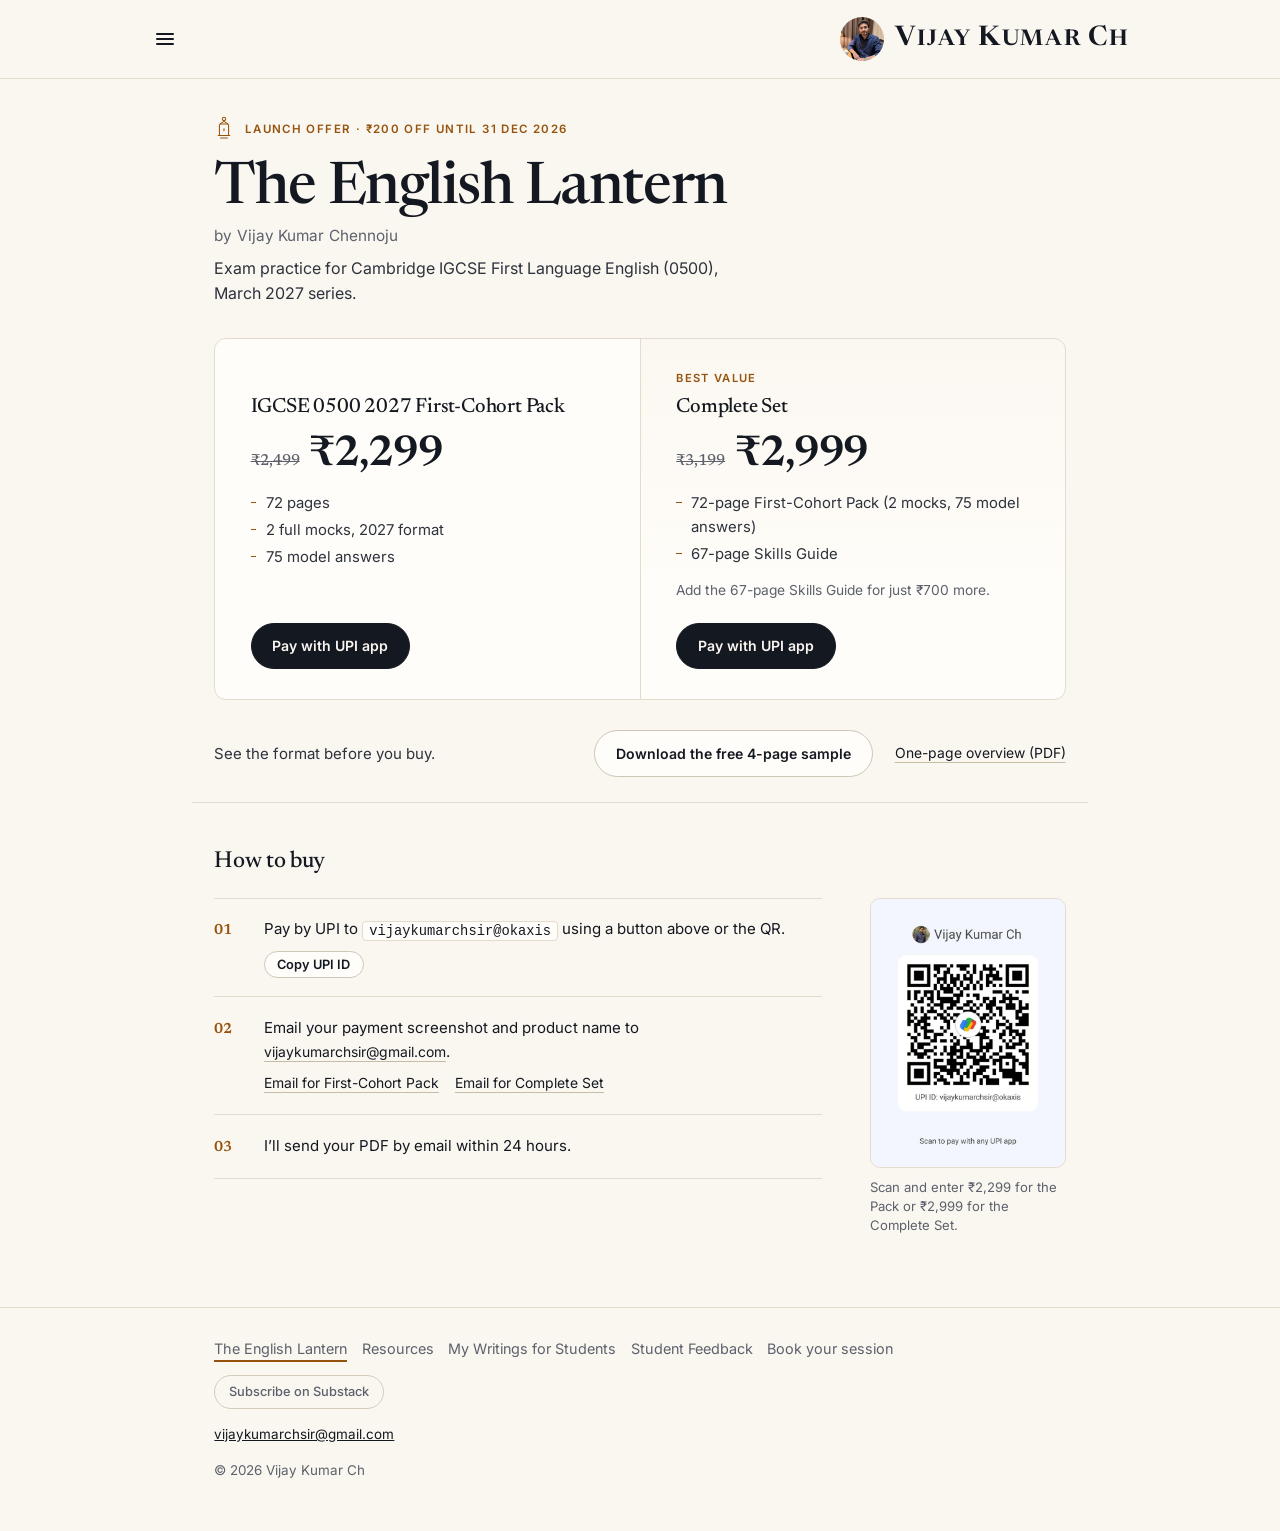
==== commit c19e8de7: "Publish the drawer header and bump CSS/JS cache-bust to v=4. Co-authored-by: vijaykumarchsir <vijayk" ====
--- a/index.html
+++ b/index.html
@@ -5,9 +5,9 @@
 <meta name="viewport" content="width=device-width,initial-scale=1">
 <title>The English Lantern · by Vijay Kumar Chennoju</title>
 <meta name="description" content="Exam practice for Cambridge IGCSE First Language English (0500), March 2027 series.">
-<link rel="stylesheet" href="css/site.css?v=2">
+<link rel="stylesheet" href="css/site.css?v=4">
 <link rel="stylesheet" href="https://fonts.googleapis.com/css2?family=Newsreader:ital,opsz,wght@0,6..72,400;0,6..72,500;0,6..72,600;0,6..72,700;1,6..72,400&amp;family=Inter:ital,opsz,wght@0,14..32,400;0,14..32,600;1,14..32,400&amp;display=swap">
-<link rel="stylesheet" href="css/lantern.css?v=2">
+<link rel="stylesheet" href="css/lantern.css?v=4">
 </head>
 <body class="lantern-page">
 <a class="skip" href="#main">Skip to content</a>
@@ -107,7 +107,7 @@
 
 </main>
 <footer id="site-footer"></footer>
-<script src="js/site.js?v=2"></script>
+<script src="js/site.js?v=4"></script>
 <script>
 (function(){
 var f=document.getElementById('site-footer');
--- a/css/site.css
+++ b/css/site.css
@@ -9,7 +9,7 @@
 .wrap{max-width:52rem;margin:0 auto;padding:0 1.2rem}
 header{border-bottom:1px solid var(--line);background:var(--card)}
 header .wrap{max-width:64rem}
-.bar{display:grid;grid-template-columns:1fr auto;align-items:center;column-gap:1rem;row-gap:.55rem;padding:.8rem 0}
+.bar{display:grid;grid-template-columns:auto 1fr auto;align-items:center;column-gap:1rem;padding:1rem 0}
 .who{display:flex;flex-wrap:nowrap;align-items:center;gap:.85rem;margin-top:1.75rem}
 .portrait{width:4rem;height:4rem;object-fit:cover;object-position:center 16%;border-radius:50%;flex:0 0 auto;display:block}
 .who h1{margin:0;min-width:0;font-size:clamp(1.35rem,4vw,1.85rem)}
@@ -17,17 +17,19 @@
 .page-links{list-style:none;margin:2.5rem 0 1rem;padding:0}
 .page-links li{margin:.7rem 0}
 .page-links a{font-family:Newsreader,Georgia,serif;font-size:1.15rem}
-.identity{grid-column:2;grid-row:1;display:flex;align-items:center;gap:.5rem;justify-self:end;font-family:Newsreader,Georgia,serif;font-weight:700;font-size:1.05rem;color:var(--ink);text-decoration:none}
-.identity-photo{width:2.15rem;height:2.15rem;object-fit:cover;object-position:center 16%;border-radius:50%;flex:0 0 auto;display:block}
-.identity-name{font-family:inherit;font-weight:700;line-height:1.15;white-space:nowrap}
+.identity{grid-column:3;grid-row:1;display:flex;align-items:center;gap:.7rem;justify-self:end;font-family:Newsreader,Georgia,serif;font-weight:600;color:var(--ink);text-decoration:none}
+.identity-photo{width:2.75rem;height:2.75rem;object-fit:cover;object-position:center 16%;border-radius:50%;flex:0 0 auto;display:block}
+.identity-name{font-family:inherit;font-weight:600;font-size:1.35rem;line-height:1;letter-spacing:.08em;white-space:nowrap;font-optical-sizing:auto;font-variation-settings:"opsz" 72}
+.identity-initial{font-size:1.25em;font-weight:inherit}
 header nav{grid-column:1;grid-row:1;min-width:0}
 nav ul{list-style:none;margin:0;padding:0;display:flex;flex-wrap:wrap;gap:.25rem 1.05rem}
-nav a{color:var(--ink);text-decoration:none;padding:.2rem 0;font-size:.9rem}nav a[aria-current=page]{border-bottom:2px solid var(--accent)}
+nav a{color:var(--ink);text-decoration:none;padding:.2rem 0;font-size:.9rem}
+footer nav a[aria-current=page]{border-bottom:2px solid var(--accent)}
 @media (max-width:739px){
-header nav{grid-column:1/-1;grid-row:2}
-.identity{grid-column:2;grid-row:1}
-.identity-photo{width:1.85rem;height:1.85rem}
-.identity-name{font-size:.98rem}
+.bar{padding:.85rem 0;column-gap:.75rem}
+.identity{gap:.5rem}
+.identity-photo{width:2.25rem;height:2.25rem}
+.identity-name{font-size:1.05rem;letter-spacing:.06em}
 }
 main{padding:1rem 0 3rem}.lead{font-size:1.2rem;color:var(--muted)}
 .btn{display:inline-block;padding:.7rem 1.2rem;border-radius:6px;background:var(--ink);color:var(--paper);text-decoration:none;font-weight:600;border:0;font-size:1rem;cursor:pointer;margin:.3rem .4rem .3rem 0}
@@ -58,3 +60,44 @@
 .board-options label{font-weight:400;display:inline-flex;align-items:center;gap:.4rem;margin:0;cursor:pointer}
 .board-options input{width:auto;margin:0}
 .card.sample .tag{color:var(--muted)}
+
+.visually-hidden{position:absolute;width:1px;height:1px;padding:0;margin:-1px;overflow:hidden;clip:rect(0,0,0,0);white-space:nowrap;border:0}
+body.menu-open{overflow:hidden}
+
+.menu-toggle{grid-column:1;grid-row:1;justify-self:start;appearance:none;background:transparent;border:0;width:2.75rem;height:2.75rem;display:inline-flex;align-items:center;justify-content:center;padding:0;margin:0 0 0 -.45rem;cursor:pointer;color:var(--ink);border-radius:50%}
+.menu-toggle:hover{color:var(--accent)}
+.menu-toggle-lines{display:block;width:1.15rem;height:1.5px;background:currentColor;position:relative;border-radius:1px}
+.menu-toggle-lines:before,.menu-toggle-lines:after{content:"";position:absolute;left:0;width:100%;height:1.5px;background:currentColor;border-radius:1px}
+.menu-toggle-lines:before{top:-5px}
+.menu-toggle-lines:after{top:5px}
+
+.menu-close{appearance:none;background:transparent;border:0;width:2.75rem;height:2.75rem;display:inline-flex;align-items:center;justify-content:center;padding:0;cursor:pointer;color:var(--ink);border-radius:50%;position:absolute;top:1.05rem;right:max(.5rem, calc((100vw - 64rem) / 2 + .5rem))}
+.menu-close:hover{color:var(--accent)}
+.menu-close-icon{display:block;width:1.05rem;height:1.05rem;position:relative}
+.menu-close-icon:before,.menu-close-icon:after{content:"";position:absolute;left:50%;top:50%;width:1.05rem;height:1.5px;background:currentColor;border-radius:1px}
+.menu-close-icon:before{transform:translate(-50%,-50%) rotate(45deg)}
+.menu-close-icon:after{transform:translate(-50%,-50%) rotate(-45deg)}
+
+.menu-backdrop{position:fixed;top:var(--header-h,4.85rem);right:0;bottom:0;left:0;z-index:70;background:rgba(20,24,32,.28);opacity:0;visibility:hidden;transition:opacity .35s ease,visibility 0s linear .35s}
+.menu-backdrop.is-open{opacity:1;visibility:visible;transition:opacity .35s ease,visibility 0s linear 0s}
+.menu-drawer{position:fixed;top:var(--header-h,4.85rem);right:0;bottom:0;z-index:80;width:min(22rem,88vw);background:var(--card);border-left:1px solid var(--line);box-shadow:-18px 0 40px rgba(20,24,32,.06);padding:2.7rem 1.85rem 2rem;display:flex;flex-direction:column;transform:translateX(100%);visibility:hidden;transition:transform .4s cubic-bezier(.22,1,.36,1),visibility 0s linear .4s}
+.menu-drawer.is-open{transform:none;visibility:visible;transition:transform .4s cubic-bezier(.22,1,.36,1),visibility 0s linear 0s}
+.menu-drawer .menu-close{top:.35rem;right:.55rem}
+.menu-drawer nav{display:flex;flex-direction:column;align-items:flex-start;min-height:0;padding-top:.4rem}
+.menu-drawer nav ul{display:flex;flex-direction:column;flex-wrap:nowrap;gap:0;margin:0 0 1.15rem;padding:0 0 1.15rem;width:100%;border-bottom:1px solid var(--line)}
+.menu-drawer nav a{font-family:Newsreader,Georgia,serif;font-weight:500;font-size:1.45rem;line-height:1.25;letter-spacing:-.015em;color:var(--ink);text-decoration:none;display:block;padding:.55rem 0;font-optical-sizing:auto;font-variation-settings:"opsz" 36;border-bottom:0;transition:color .2s ease}
+.menu-drawer nav a:hover,.menu-drawer nav a:focus-visible{color:var(--accent)}
+.menu-drawer nav a[aria-current=page]{color:var(--accent);border-bottom:0}
+.menu-drawer .menu-book{margin:0;padding:.45rem .95rem;font-size:.82rem;font-weight:600;letter-spacing:.01em;border-radius:4px;background:transparent;color:var(--ink);border:1.5px solid var(--ink)}
+.menu-drawer .menu-book:hover,.menu-drawer .menu-book:focus-visible{background:var(--ink);color:var(--paper)}
+.menu-drawer .menu-book[aria-current=page]{background:var(--ink);color:var(--paper)}
+
+@media (max-width:739px){
+.menu-toggle{width:2.5rem;height:2.5rem;margin-left:-.35rem}
+.menu-drawer{width:min(20rem,86vw);padding:2.5rem 1.45rem 1.6rem}
+.menu-drawer nav a{font-size:1.3rem}
+}
+
+@media (prefers-reduced-motion:reduce){
+.menu-drawer,.menu-backdrop,.menu-drawer nav a{transition:none}
+}
--- a/css/lantern.css
+++ b/css/lantern.css
@@ -1,6 +1,7 @@
 /* Page-scoped styles for the store (index.html, and lantern.html if served as a copy). Shared site.css stays unchanged. */
 
 body.lantern-page{
+  --accent:#96530d;
   --ink:#141820;
   --ink-soft:#2d323c;
   --muted:#5c616b;
@@ -37,7 +38,7 @@
   background:var(--paper);
   border-bottom:1px solid var(--line);
 }
-.lantern-page .bar{padding-block:0.95rem}
+.lantern-page .bar{padding-block:1.05rem}
 .lantern-page header nav a{
   font-size:0.88rem;
   color:var(--muted);
@@ -396,5 +397,24 @@
 }
 
 @media (prefers-reduced-motion:reduce){
-  .lantern-page .btn,.lantern-page header nav a,.text-link{transition:none}
-}
+  .lantern-page .btn,.lantern-page header nav a,.text-link,.lantern-page .menu-drawer,.lantern-page .menu-backdrop{transition:none}
+}
+
+.lantern-page .menu-drawer .menu-book{
+  margin:0;
+  padding:.42rem .9rem;
+  font-size:.8rem;
+  font-weight:600;
+  letter-spacing:.02em;
+  border-radius:4px;
+  background:transparent;
+  color:var(--ink);
+  border:1.5px solid var(--ink);
+}
+.lantern-page .menu-drawer .menu-book:hover,
+.lantern-page .menu-drawer .menu-book:focus-visible,
+.lantern-page .menu-drawer .menu-book[aria-current=page]{
+  background:var(--ink);
+  color:#faf7f1;
+  border-color:var(--ink);
+}
